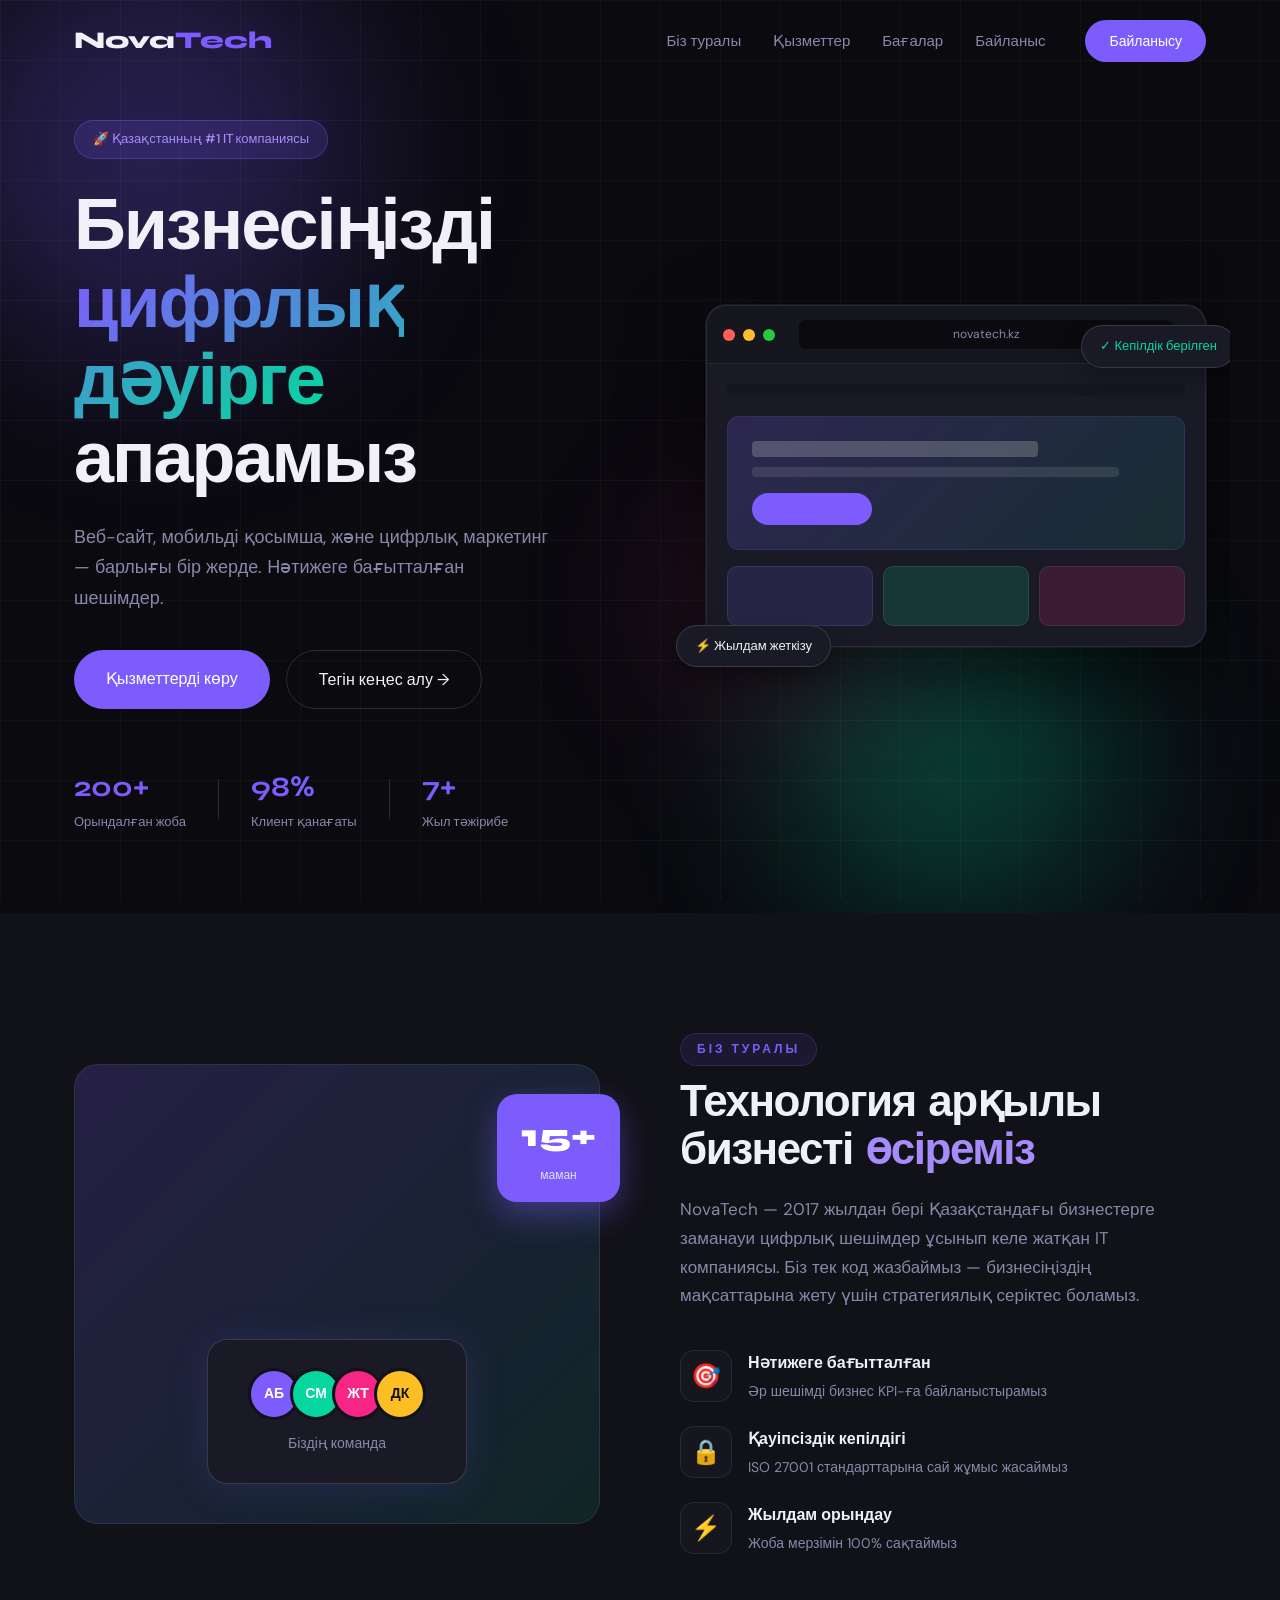
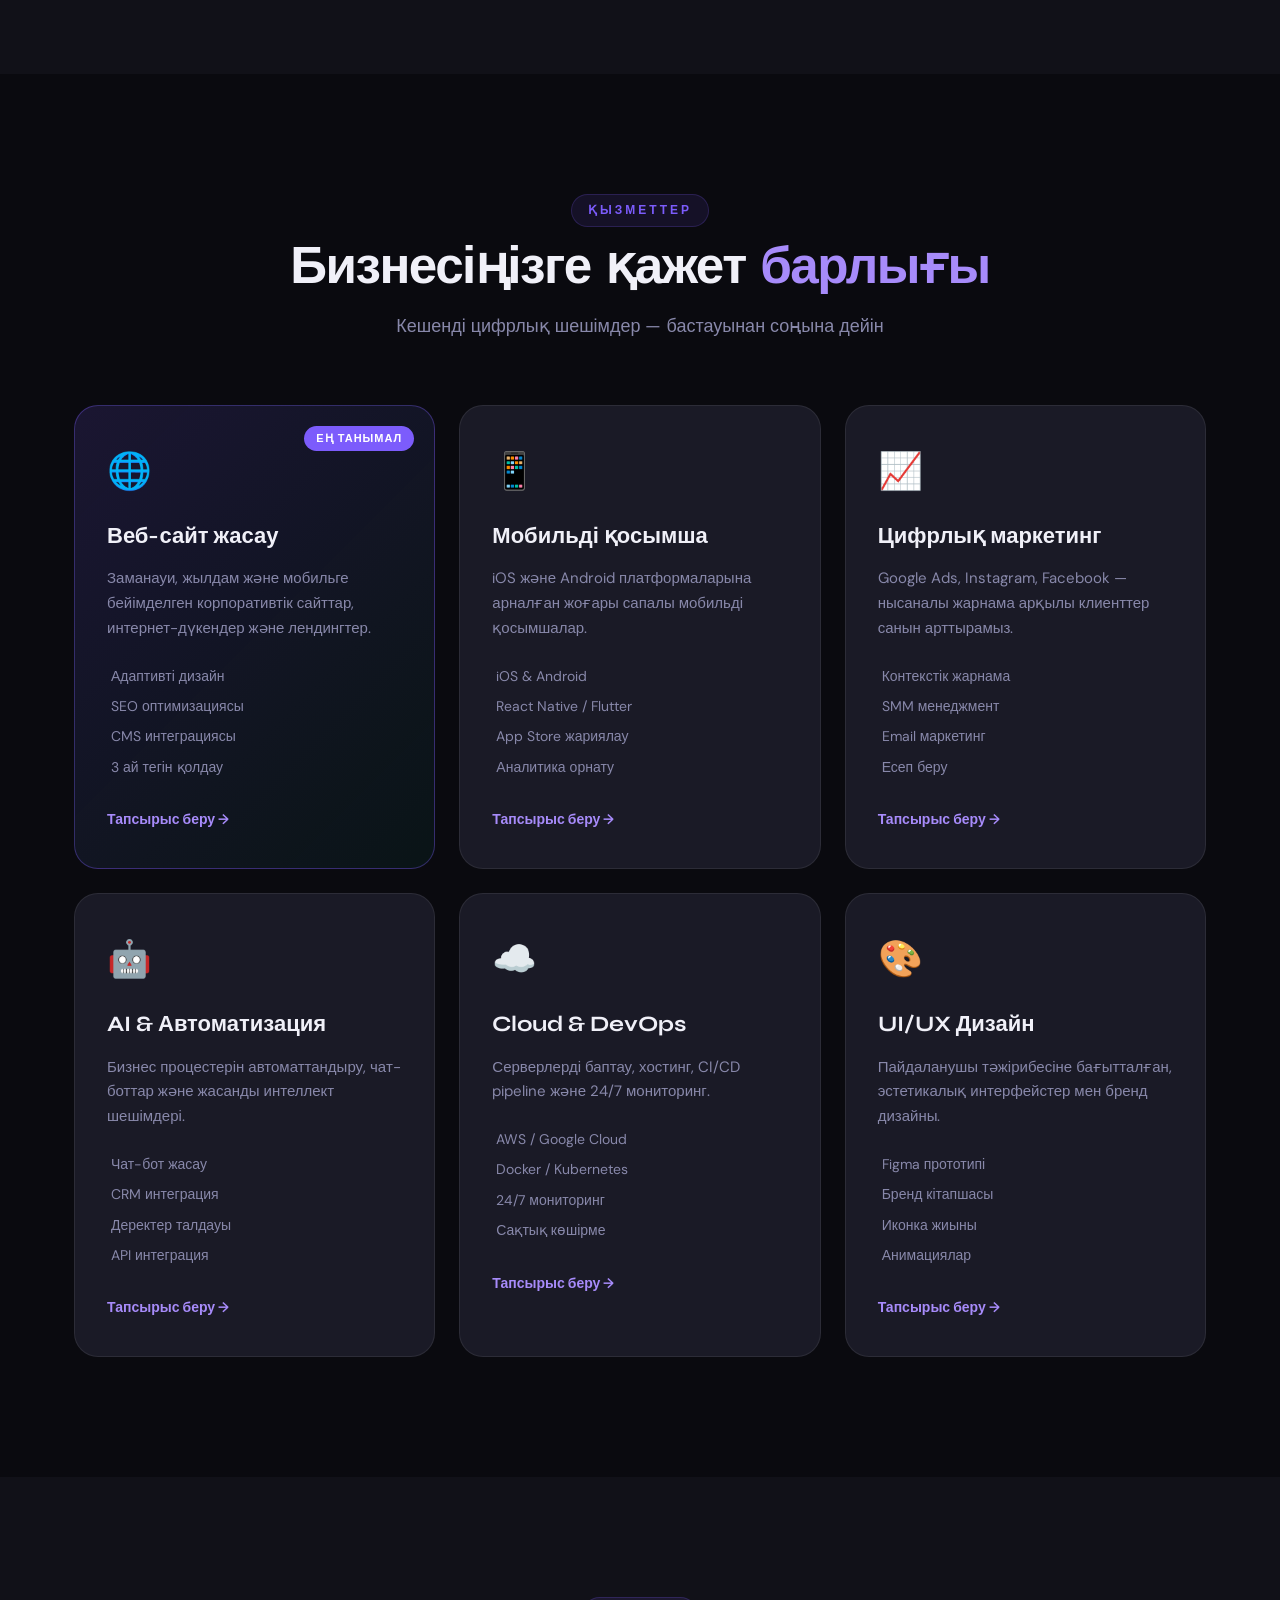
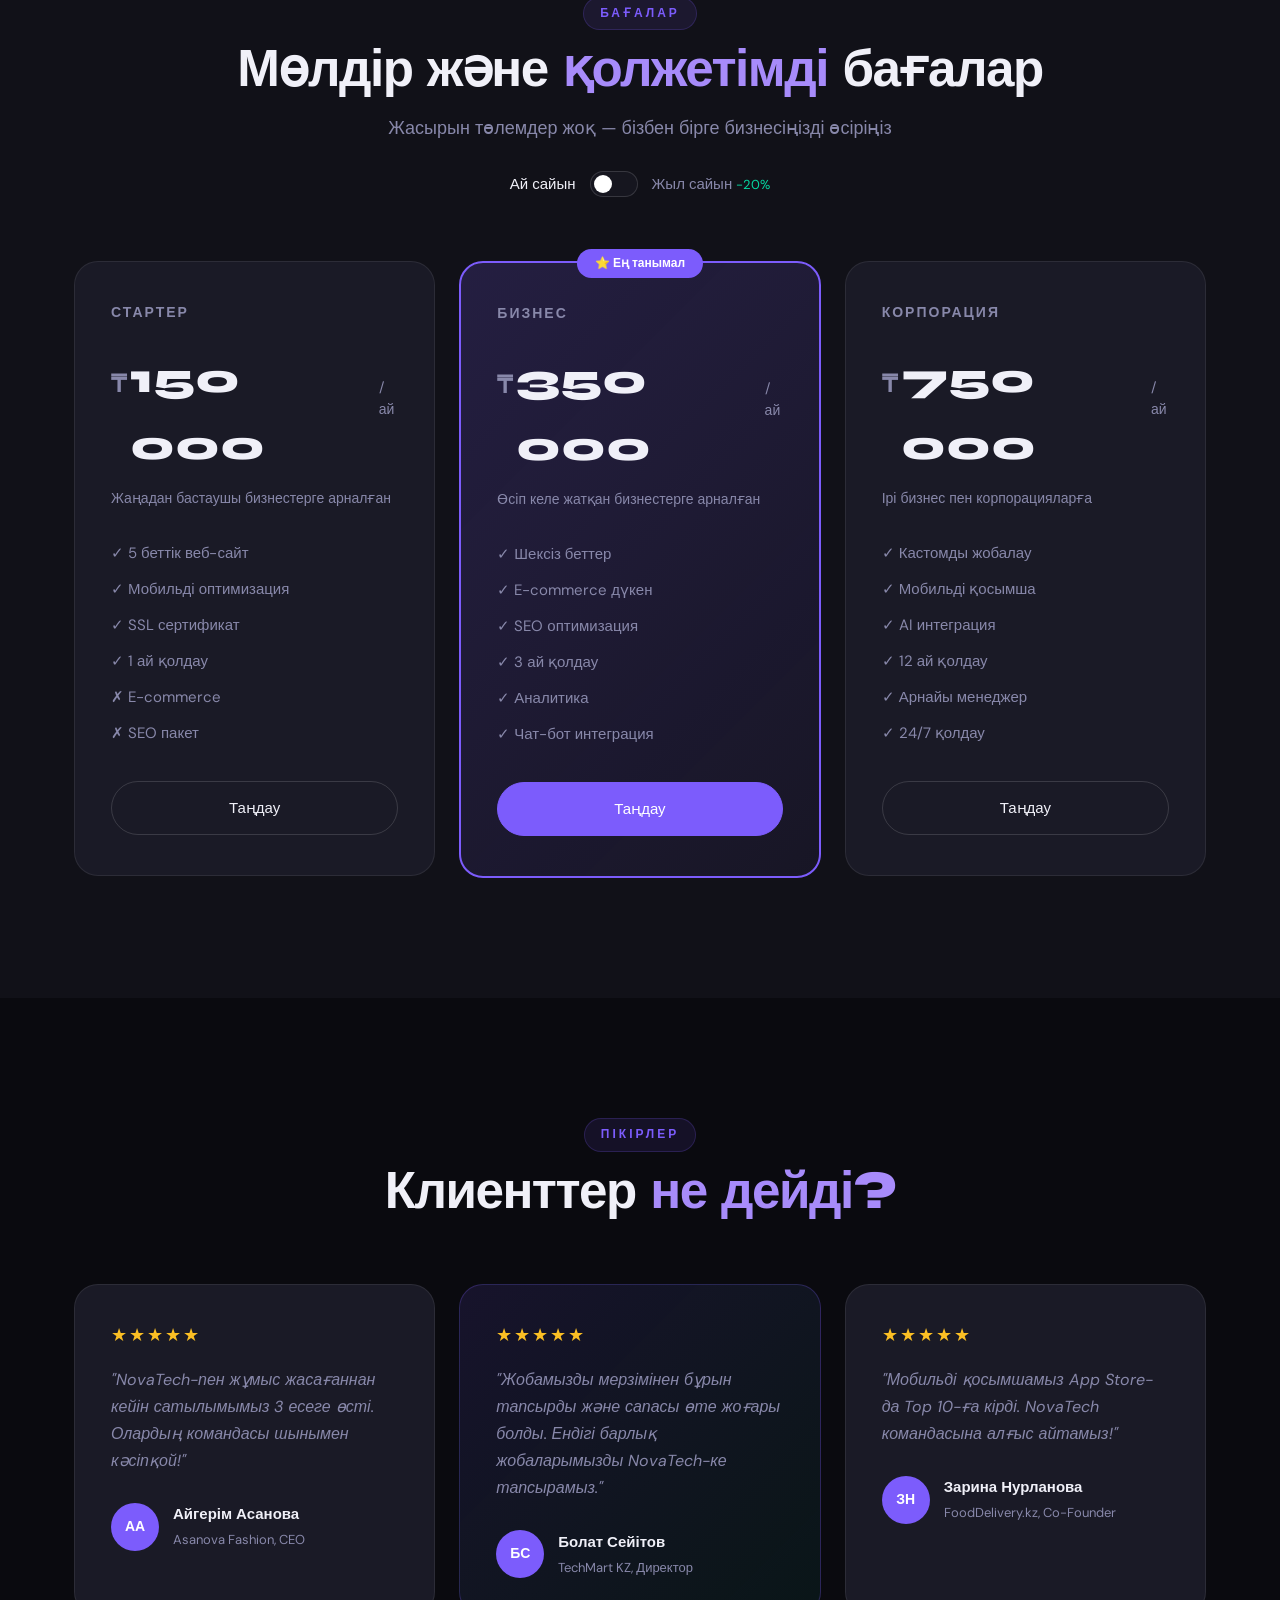
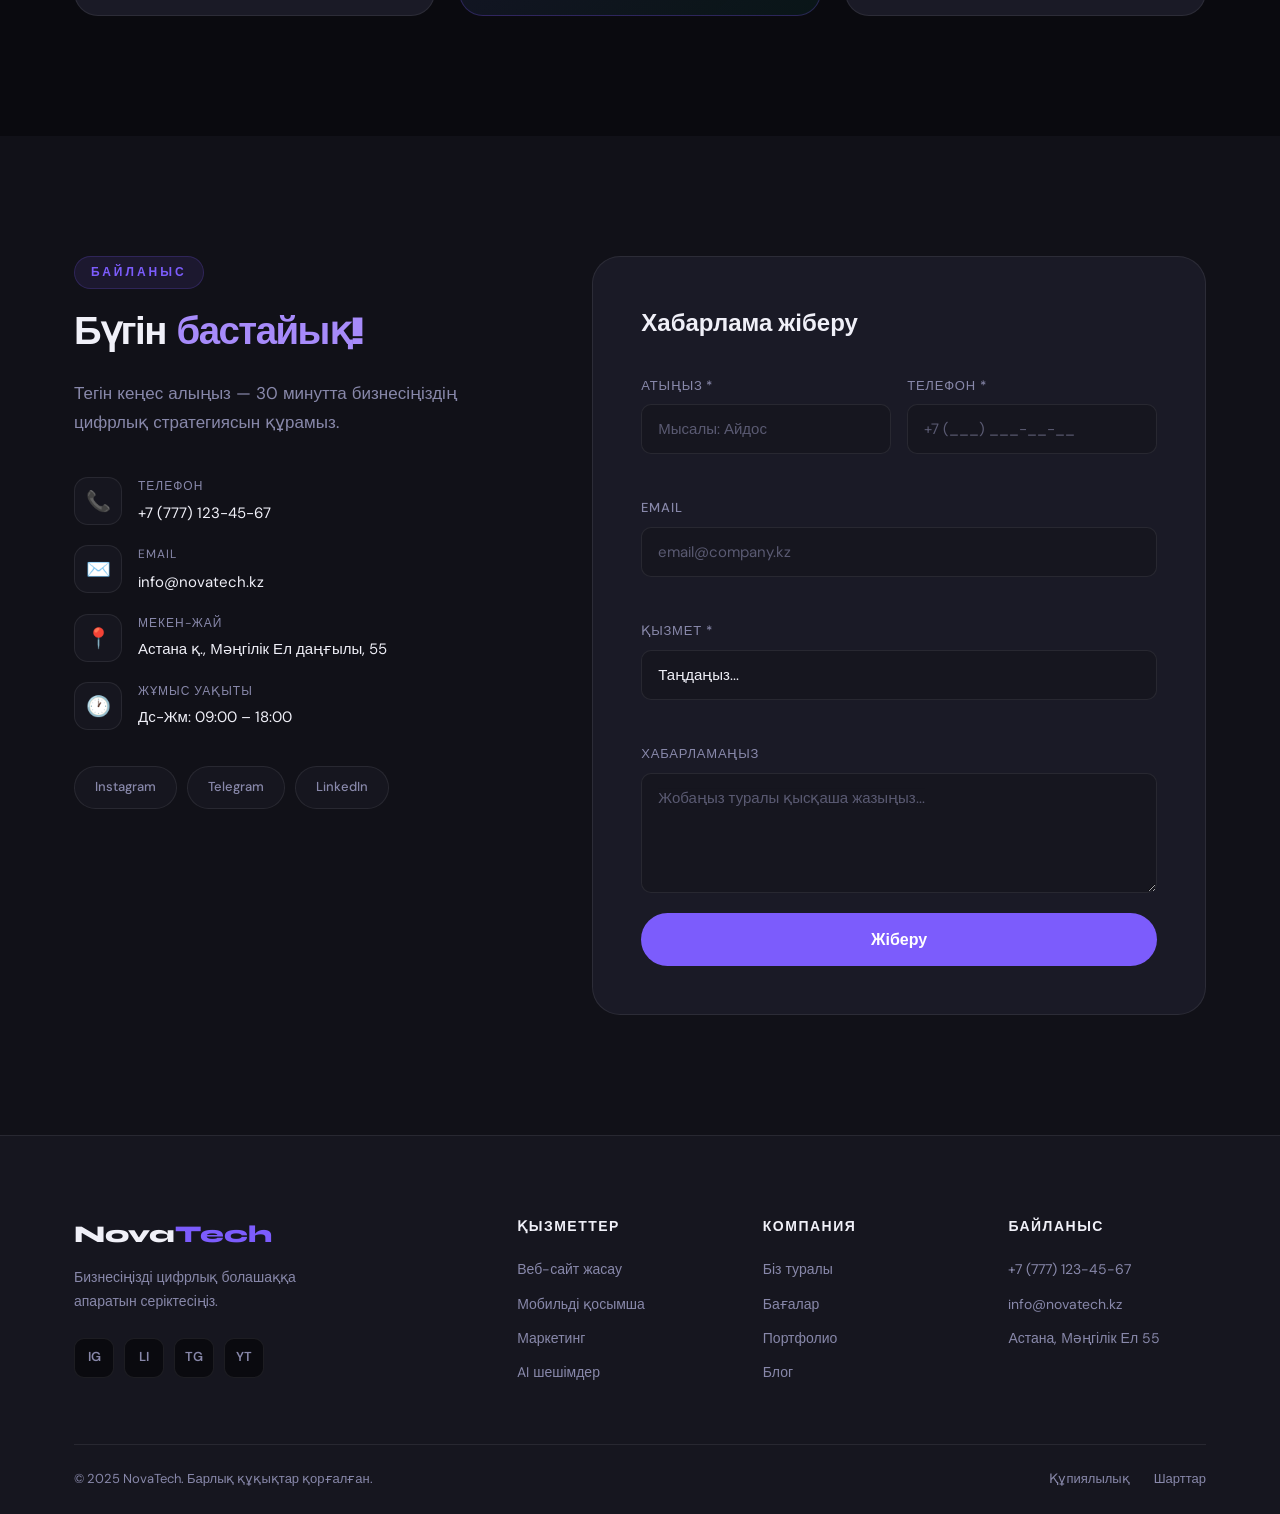
==== index.html @ def1a18b "Initial commit: business site" ====
<!DOCTYPE html>
<html lang="kk">
<head>
  <meta charset="UTF-8" />
  <meta name="viewport" content="width=device-width, initial-scale=1.0" />
  <title>NovaTech — Цифрлық Шешімдер</title>
  <link rel="preconnect" href="https://fonts.googleapis.com" />
  <link href="https://fonts.googleapis.com/css2?family=Syne:wght@400;600;700;800&family=DM+Sans:ital,wght@0,300;0,400;0,500;1,300&display=swap" rel="stylesheet" />
  <link rel="stylesheet" href="style.css" />
</head>
<body>

<!-- NAV -->
<nav id="navbar">
  <div class="nav-inner">
    <a href="#" class="logo">Nova<span>Tech</span></a>
    <ul class="nav-links">
      <li><a href="#about">Біз туралы</a></li>
      <li><a href="#services">Қызметтер</a></li>
      <li><a href="#pricing">Бағалар</a></li>
      <li><a href="#contact">Байланыс</a></li>
    </ul>
    <a href="#contact" class="btn-nav">Байланысу</a>
    <button class="burger" id="burger" aria-label="Мәзір">
      <span></span><span></span><span></span>
    </button>
  </div>
  <div class="mobile-menu" id="mobileMenu">
    <a href="#about">Біз туралы</a>
    <a href="#services">Қызметтер</a>
    <a href="#pricing">Бағалар</a>
    <a href="#contact">Байланыс</a>
  </div>
</nav>

<!-- HERO -->
<section id="home" class="hero">
  <div class="hero-bg">
    <div class="orb orb1"></div>
    <div class="orb orb2"></div>
    <div class="orb orb3"></div>
    <div class="grid-lines"></div>
  </div>
  <div class="hero-content">
    <div class="hero-badge">🚀 Қазақстанның #1 IT компаниясы</div>
    <h1 class="hero-title">
      Бизнесіңізді<br/>
      <span class="gradient-text">цифрлық дәуірге</span><br/>
      апарамыз
    </h1>
    <p class="hero-sub">Веб-сайт, мобильді қосымша, және цифрлық маркетинг — барлығы бір жерде. Нәтижеге бағытталған шешімдер.</p>
    <div class="hero-cta">
      <a href="#services" class="btn-primary">Қызметтерді көру</a>
      <a href="#contact" class="btn-ghost">Тегін кеңес алу →</a>
    </div>
    <div class="hero-stats">
      <div class="stat"><span class="stat-num" data-target="200">0</span><span>+</span><p>Орындалған жоба</p></div>
      <div class="stat-divider"></div>
      <div class="stat"><span class="stat-num" data-target="98">0</span><span>%</span><p>Клиент қанағаты</p></div>
      <div class="stat-divider"></div>
      <div class="stat"><span class="stat-num" data-target="7">0</span><span>+</span><p>Жыл тәжірибе</p></div>
    </div>
  </div>
  <div class="hero-visual">
    <div class="mockup-window">
      <div class="mockup-bar">
        <span class="dot red"></span><span class="dot yellow"></span><span class="dot green"></span>
        <div class="mockup-url">novatech.kz</div>
      </div>
      <div class="mockup-body">
        <div class="mock-nav"></div>
        <div class="mock-hero">
          <div class="mock-title"></div>
          <div class="mock-sub"></div>
          <div class="mock-btn"></div>
        </div>
        <div class="mock-cards">
          <div class="mock-card c1"></div>
          <div class="mock-card c2"></div>
          <div class="mock-card c3"></div>
        </div>
      </div>
    </div>
    <div class="float-badge fb1">⚡ Жылдам жеткізу</div>
    <div class="float-badge fb2">✓ Кепілдік берілген</div>
  </div>
</section>

<!-- ABOUT -->
<section id="about" class="about">
  <div class="container">
    <div class="about-grid">
      <div class="about-visual">
        <div class="about-img-wrap">
          <div class="about-img-bg"></div>
          <div class="about-img-card">
            <div class="team-avatars">
              <div class="avatar a1">АБ</div>
              <div class="avatar a2">СМ</div>
              <div class="avatar a3">ЖТ</div>
              <div class="avatar a4">ДК</div>
            </div>
            <p class="team-label">Біздің команда</p>
          </div>
          <div class="about-badge-float">
            <span class="badge-num">15+</span>
            <span class="badge-txt">маман</span>
          </div>
        </div>
      </div>
      <div class="about-text">
        <div class="section-label">Біз туралы</div>
        <h2>Технология арқылы бизнесті <span class="accent">өсіреміз</span></h2>
        <p>NovaTech — 2017 жылдан бері Қазақстандағы бизнестерге заманауи цифрлық шешімдер ұсынып келе жатқан IT компаниясы. Біз тек код жазбаймыз — бизнесіңіздің мақсаттарына жету үшін стратегиялық серіктес боламыз.</p>
        <div class="about-features">
          <div class="feature-item">
            <div class="feature-icon">🎯</div>
            <div>
              <h4>Нәтижеге бағытталған</h4>
              <p>Әр шешімді бизнес KPI-ға байланыстырамыз</p>
            </div>
          </div>
          <div class="feature-item">
            <div class="feature-icon">🔒</div>
            <div>
              <h4>Қауіпсіздік кепілдігі</h4>
              <p>ISO 27001 стандарттарына сай жұмыс жасаймыз</p>
            </div>
          </div>
          <div class="feature-item">
            <div class="feature-icon">⚡</div>
            <div>
              <h4>Жылдам орындау</h4>
              <p>Жоба мерзімін 100% сақтаймыз</p>
            </div>
          </div>
        </div>
      </div>
    </div>
  </div>
</section>

<!-- SERVICES -->
<section id="services" class="services">
  <div class="container">
    <div class="section-header">
      <div class="section-label">Қызметтер</div>
      <h2>Бизнесіңізге қажет <span class="accent">барлығы</span></h2>
      <p>Кешенді цифрлық шешімдер — бастауынан соңына дейін</p>
    </div>
    <div class="services-grid">
      <div class="service-card featured">
        <div class="service-icon">🌐</div>
        <h3>Веб-сайт жасау</h3>
        <p>Заманауи, жылдам және мобильге бейімделген корпоративтік сайттар, интернет-дүкендер және лендингтер.</p>
        <ul class="service-list">
          <li>Адаптивті дизайн</li>
          <li>SEO оптимизациясы</li>
          <li>CMS интеграциясы</li>
          <li>3 ай тегін қолдау</li>
        </ul>
        <a href="#contact" class="service-btn">Тапсырыс беру →</a>
        <div class="featured-label">Ең танымал</div>
      </div>
      <div class="service-card">
        <div class="service-icon">📱</div>
        <h3>Мобильді қосымша</h3>
        <p>iOS және Android платформаларына арналған жоғары сапалы мобильді қосымшалар.</p>
        <ul class="service-list">
          <li>iOS & Android</li>
          <li>React Native / Flutter</li>
          <li>App Store жариялау</li>
          <li>Аналитика орнату</li>
        </ul>
        <a href="#contact" class="service-btn">Тапсырыс беру →</a>
      </div>
      <div class="service-card">
        <div class="service-icon">📈</div>
        <h3>Цифрлық маркетинг</h3>
        <p>Google Ads, Instagram, Facebook — нысаналы жарнама арқылы клиенттер санын арттырамыз.</p>
        <ul class="service-list">
          <li>Контекстік жарнама</li>
          <li>SMM менеджмент</li>
          <li>Email маркетинг</li>
          <li>Есеп беру</li>
        </ul>
        <a href="#contact" class="service-btn">Тапсырыс беру →</a>
      </div>
      <div class="service-card">
        <div class="service-icon">🤖</div>
        <h3>AI & Автоматизация</h3>
        <p>Бизнес процестерін автоматтандыру, чат-боттар және жасанды интеллект шешімдері.</p>
        <ul class="service-list">
          <li>Чат-бот жасау</li>
          <li>CRM интеграция</li>
          <li>Деректер талдауы</li>
          <li>API интеграция</li>
        </ul>
        <a href="#contact" class="service-btn">Тапсырыс беру →</a>
      </div>
      <div class="service-card">
        <div class="service-icon">☁️</div>
        <h3>Cloud & DevOps</h3>
        <p>Серверлерді баптау, хостинг, CI/CD pipeline және 24/7 мониторинг.</p>
        <ul class="service-list">
          <li>AWS / Google Cloud</li>
          <li>Docker / Kubernetes</li>
          <li>24/7 мониторинг</li>
          <li>Сақтық көшірме</li>
        </ul>
        <a href="#contact" class="service-btn">Тапсырыс беру →</a>
      </div>
      <div class="service-card">
        <div class="service-icon">🎨</div>
        <h3>UI/UX Дизайн</h3>
        <p>Пайдаланушы тәжірибесіне бағытталған, эстетикалық интерфейстер мен бренд дизайны.</p>
        <ul class="service-list">
          <li>Figma прототипі</li>
          <li>Бренд кітапшасы</li>
          <li>Иконка жиыны</li>
          <li>Анимациялар</li>
        </ul>
        <a href="#contact" class="service-btn">Тапсырыс беру →</a>
      </div>
    </div>
  </div>
</section>

<!-- PRICING -->
<section id="pricing" class="pricing">
  <div class="container">
    <div class="section-header">
      <div class="section-label">Бағалар</div>
      <h2>Мөлдір және <span class="accent">қолжетімді</span> бағалар</h2>
      <p>Жасырын төлемдер жоқ — бізбен бірге бизнесіңізді өсіріңіз</p>
      <div class="pricing-toggle">
        <span id="toggleMonthly" class="toggle-opt active">Ай сайын</span>
        <div class="toggle-switch" id="toggleSwitch">
          <div class="toggle-knob"></div>
        </div>
        <span id="toggleYearly" class="toggle-opt">Жыл сайын <em>-20%</em></span>
      </div>
    </div>
    <div class="pricing-grid">
      <div class="price-card">
        <div class="price-tier">Стартер</div>
        <div class="price-amount">
          <span class="currency">₸</span>
          <span class="price-num monthly-price">150 000</span>
          <span class="price-num yearly-price" style="display:none">120 000</span>
          <span class="price-period">/ай</span>
        </div>
        <p class="price-desc">Жаңадан бастаушы бизнестерге арналған</p>
        <ul class="price-features">
          <li>✓ 5 беттік веб-сайт</li>
          <li>✓ Мобильді оптимизация</li>
          <li>✓ SSL сертификат</li>
          <li>✓ 1 ай қолдау</li>
          <li>✗ E-commerce</li>
          <li>✗ SEO пакет</li>
        </ul>
        <a href="#contact" class="btn-price">Таңдау</a>
      </div>
      <div class="price-card popular">
        <div class="popular-badge">⭐ Ең танымал</div>
        <div class="price-tier">Бизнес</div>
        <div class="price-amount">
          <span class="currency">₸</span>
          <span class="price-num monthly-price">350 000</span>
          <span class="price-num yearly-price" style="display:none">280 000</span>
          <span class="price-period">/ай</span>
        </div>
        <p class="price-desc">Өсіп келе жатқан бизнестерге арналған</p>
        <ul class="price-features">
          <li>✓ Шексіз беттер</li>
          <li>✓ E-commerce дүкен</li>
          <li>✓ SEO оптимизация</li>
          <li>✓ 3 ай қолдау</li>
          <li>✓ Аналитика</li>
          <li>✓ Чат-бот интеграция</li>
        </ul>
        <a href="#contact" class="btn-price popular-btn">Таңдау</a>
      </div>
      <div class="price-card">
        <div class="price-tier">Корпорация</div>
        <div class="price-amount">
          <span class="currency">₸</span>
          <span class="price-num monthly-price">750 000</span>
          <span class="price-num yearly-price" style="display:none">600 000</span>
          <span class="price-period">/ай</span>
        </div>
        <p class="price-desc">Ірі бизнес пен корпорацияларға</p>
        <ul class="price-features">
          <li>✓ Кастомды жобалау</li>
          <li>✓ Мобильді қосымша</li>
          <li>✓ AI интеграция</li>
          <li>✓ 12 ай қолдау</li>
          <li>✓ Арнайы менеджер</li>
          <li>✓ 24/7 қолдау</li>
        </ul>
        <a href="#contact" class="btn-price">Таңдау</a>
      </div>
    </div>
  </div>
</section>

<!-- TESTIMONIALS -->
<section class="testimonials">
  <div class="container">
    <div class="section-header">
      <div class="section-label">Пікірлер</div>
      <h2>Клиенттер <span class="accent">не дейді?</span></h2>
    </div>
    <div class="testi-grid">
      <div class="testi-card">
        <div class="stars">★★★★★</div>
        <p>"NovaTech-пен жұмыс жасағаннан кейін сатылымымыз 3 есеге өсті. Олардың командасы шынымен кәсіпқой!"</p>
        <div class="testi-author">
          <div class="testi-avatar">АА</div>
          <div>
            <strong>Айгерім Асанова</strong>
            <span>Asanova Fashion, CEO</span>
          </div>
        </div>
      </div>
      <div class="testi-card featured-testi">
        <div class="stars">★★★★★</div>
        <p>"Жобамызды мерзімінен бұрын тапсырды және сапасы өте жоғары болды. Ендігі барлық жобаларымызды NovaTech-ке тапсырамыз."</p>
        <div class="testi-author">
          <div class="testi-avatar">БС</div>
          <div>
            <strong>Болат Сейітов</strong>
            <span>TechMart KZ, Директор</span>
          </div>
        </div>
      </div>
      <div class="testi-card">
        <div class="stars">★★★★★</div>
        <p>"Мобильді қосымшамыз App Store-да Top 10-ға кірді. NovaTech командасына алғыс айтамыз!"</p>
        <div class="testi-author">
          <div class="testi-avatar">ЗН</div>
          <div>
            <strong>Зарина Нурланова</strong>
            <span>FoodDelivery.kz, Co-Founder</span>
          </div>
        </div>
      </div>
    </div>
  </div>
</section>

<!-- CONTACT -->
<section id="contact" class="contact">
  <div class="container">
    <div class="contact-grid">
      <div class="contact-info">
        <div class="section-label">Байланыс</div>
        <h2>Бүгін <span class="accent">бастайық!</span></h2>
        <p>Тегін кеңес алыңыз — 30 минутта бизнесіңіздің цифрлық стратегиясын құрамыз.</p>
        <div class="contact-details">
          <div class="contact-item">
            <div class="contact-icon">📞</div>
            <div>
              <span>Телефон</span>
              <a href="tel:+77771234567">+7 (777) 123-45-67</a>
            </div>
          </div>
          <div class="contact-item">
            <div class="contact-icon">✉️</div>
            <div>
              <span>Email</span>
              <a href="mailto:info@novatech.kz">info@novatech.kz</a>
            </div>
          </div>
          <div class="contact-item">
            <div class="contact-icon">📍</div>
            <div>
              <span>Мекен-жай</span>
              <p>Астана қ., Мәңгілік Ел даңғылы, 55</p>
            </div>
          </div>
          <div class="contact-item">
            <div class="contact-icon">🕐</div>
            <div>
              <span>Жұмыс уақыты</span>
              <p>Дс-Жм: 09:00 – 18:00</p>
            </div>
          </div>
        </div>
        <div class="social-links">
          <a href="https://www.instagram.com/sanzhar_713?igsh=NGdhOTlicms4aTho" target="_blank" rel="noopener" class="social-btn">Instagram</a>
          <a href="https://t.me/Sanzharsoska" target="_blank" rel="noopener" class="social-btn">Telegram</a>
          <a href="#" class="social-btn">LinkedIn</a>
        </div>
      </div>
      <div class="contact-form-wrap">
        <form class="contact-form" id="contactForm" novalidate>
          <h3>Хабарлама жіберу</h3>
          <div class="form-row">
            <div class="form-group">
              <label>Атыңыз *</label>
              <input type="text" id="name" placeholder="Мысалы: Айдос" required />
              <span class="err" id="nameErr"></span>
            </div>
            <div class="form-group">
              <label>Телефон *</label>
              <input type="tel" id="phone" placeholder="+7 (___) ___-__-__" required />
              <span class="err" id="phoneErr"></span>
            </div>
          </div>
          <div class="form-group">
            <label>Email</label>
            <input type="email" id="email" placeholder="email@company.kz" />
            <span class="err" id="emailErr"></span>
          </div>
          <div class="form-group">
            <label>Қызмет *</label>
            <select id="service" required>
              <option value="">Таңдаңыз...</option>
              <option>Веб-сайт жасау</option>
              <option>Мобильді қосымша</option>
              <option>Цифрлық маркетинг</option>
              <option>AI & Автоматизация</option>
              <option>Cloud & DevOps</option>
              <option>UI/UX Дизайн</option>
              <option>Басқа</option>
            </select>
            <span class="err" id="serviceErr"></span>
          </div>
          <div class="form-group">
            <label>Хабарламаңыз</label>
            <textarea id="message" rows="4" placeholder="Жобаңыз туралы қысқаша жазыңыз..."></textarea>
          </div>
          <button type="submit" class="btn-submit" id="submitBtn">
            <span id="btnText">Жіберу</span>
            <span id="btnLoader" style="display:none">Жіберілуде...</span>
          </button>
          <div class="form-success" id="formSuccess">
            <div class="success-icon">✓</div>
            <h4>Хабарламаңыз жіберілді!</h4>
            <p>Жақын арада сізбен хабарласамыз.</p>
          </div>
        </form>
      </div>
    </div>
  </div>
</section>

<!-- FOOTER -->
<footer class="footer">
  <div class="container">
    <div class="footer-grid">
      <div class="footer-brand">
        <a href="#" class="logo">Nova<span>Tech</span></a>
        <p>Бизнесіңізді цифрлық болашаққа апаратын серіктесіңіз.</p>
        <div class="footer-socials">
          <a href="#">IG</a>
          <a href="#">LI</a>
          <a href="#">TG</a>
          <a href="#">YT</a>
        </div>
      </div>
      <div class="footer-col">
        <h4>Қызметтер</h4>
        <ul>
          <li><a href="#services">Веб-сайт жасау</a></li>
          <li><a href="#services">Мобильді қосымша</a></li>
          <li><a href="#services">Маркетинг</a></li>
          <li><a href="#services">AI шешімдер</a></li>
        </ul>
      </div>
      <div class="footer-col">
        <h4>Компания</h4>
        <ul>
          <li><a href="#about">Біз туралы</a></li>
          <li><a href="#pricing">Бағалар</a></li>
          <li><a href="#">Портфолио</a></li>
          <li><a href="#">Блог</a></li>
        </ul>
      </div>
      <div class="footer-col">
        <h4>Байланыс</h4>
        <ul>
          <li><a href="tel:+77771234567">+7 (777) 123-45-67</a></li>
          <li><a href="mailto:info@novatech.kz">info@novatech.kz</a></li>
          <li>Астана, Мәңгілік Ел 55</li>
        </ul>
      </div>
    </div>
    <div class="footer-bottom">
      <p>© 2025 NovaTech. Барлық құқықтар қорғалған.</p>
      <div>
        <a href="#">Құпиялылық</a>
        <a href="#">Шарттар</a>
      </div>
    </div>
  </div>
</footer>

<!-- Scroll to top -->
<button class="scroll-top" id="scrollTop" aria-label="Жоғарыға">↑</button>

<script src="script.js"></script>
</body>
</html>
---- style.css ----
/* ========== RESET & BASE ========== */
*, *::before, *::after { box-sizing: border-box; margin: 0; padding: 0; }

:root {
  --bg: #0a0a0f;
  --bg2: #111118;
  --bg3: #16161f;
  --card: #1a1a26;
  --border: rgba(255,255,255,0.08);
  --border2: rgba(255,255,255,0.14);
  --text: #f0f0f8;
  --muted: #8888aa;
  --accent: #7c5cfc;
  --accent2: #a78bfa;
  --accent3: #06d6a0;
  --warn: #f72585;
  --gold: #fbbf24;
  --font-head: 'Syne', sans-serif;
  --font-body: 'DM Sans', sans-serif;
  --r: 16px;
  --r-sm: 10px;
  --shadow: 0 4px 40px rgba(124,92,252,0.15);
}

html { scroll-behavior: smooth; }

body {
  font-family: var(--font-body);
  background: var(--bg);
  color: var(--text);
  overflow-x: hidden;
  line-height: 1.6;
}

a { text-decoration: none; color: inherit; }
ul { list-style: none; }
img { max-width: 100%; }

.container {
  max-width: 1180px;
  margin: 0 auto;
  padding: 0 24px;
}

/* ========== NAVBAR ========== */
#navbar {
  position: fixed;
  top: 0; left: 0; right: 0;
  z-index: 999;
  transition: all 0.4s ease;
}

#navbar.scrolled {
  background: rgba(10,10,15,0.92);
  backdrop-filter: blur(20px);
  border-bottom: 1px solid var(--border);
}

.nav-inner {
  max-width: 1180px;
  margin: 0 auto;
  padding: 20px 24px;
  display: flex;
  align-items: center;
  gap: 40px;
}

.logo {
  font-family: var(--font-head);
  font-size: 24px;
  font-weight: 800;
  color: var(--text);
}
.logo span { color: var(--accent); }

.nav-links {
  display: flex;
  gap: 32px;
  margin-left: auto;
}

.nav-links a {
  font-size: 15px;
  color: var(--muted);
  transition: color 0.3s;
  font-weight: 400;
}
.nav-links a:hover { color: var(--text); }

.btn-nav {
  padding: 10px 24px;
  background: var(--accent);
  border-radius: 50px;
  font-size: 14px;
  font-weight: 500;
  color: #fff;
  transition: all 0.3s;
  white-space: nowrap;
}
.btn-nav:hover {
  background: var(--accent2);
  transform: translateY(-1px);
  box-shadow: 0 8px 24px rgba(124,92,252,0.4);
}

.burger {
  display: none;
  flex-direction: column;
  gap: 5px;
  background: none;
  border: none;
  cursor: pointer;
  padding: 4px;
  margin-left: auto;
}
.burger span {
  display: block;
  width: 24px;
  height: 2px;
  background: var(--text);
  border-radius: 2px;
  transition: all 0.3s;
}

.mobile-menu {
  display: none;
  flex-direction: column;
  padding: 16px 24px 20px;
  background: var(--bg2);
  border-top: 1px solid var(--border);
}
.mobile-menu a {
  padding: 12px 0;
  color: var(--muted);
  font-size: 16px;
  border-bottom: 1px solid var(--border);
  transition: color 0.3s;
}
.mobile-menu a:last-child { border-bottom: none; }
.mobile-menu a:hover { color: var(--text); }
.mobile-menu.open { display: flex; }

/* ========== HERO ========== */
.hero {
  min-height: 100vh;
  display: flex;
  align-items: center;
  position: relative;
  overflow: hidden;
  padding: 120px 24px 80px;
  max-width: 1180px;
  margin: 0 auto;
  gap: 60px;
}

.hero-bg {
  position: fixed;
  inset: 0;
  z-index: -1;
  pointer-events: none;
}

.orb {
  position: absolute;
  border-radius: 50%;
  filter: blur(80px);
  opacity: 0.35;
  animation: float 8s ease-in-out infinite;
}
.orb1 {
  width: 500px; height: 500px;
  background: radial-gradient(circle, #7c5cfc, transparent);
  top: -100px; left: -100px;
  animation-delay: 0s;
}
.orb2 {
  width: 400px; height: 400px;
  background: radial-gradient(circle, #06d6a0, transparent);
  bottom: -50px; right: 10%;
  animation-delay: 3s;
}
.orb3 {
  width: 300px; height: 300px;
  background: radial-gradient(circle, #f72585, transparent);
  top: 50%; left: 50%;
  animation-delay: 5s;
  opacity: 0.2;
}

@keyframes float {
  0%, 100% { transform: translateY(0) scale(1); }
  50% { transform: translateY(-30px) scale(1.05); }
}

.grid-lines {
  position: absolute;
  inset: 0;
  background-image:
    linear-gradient(rgba(255,255,255,0.03) 1px, transparent 1px),
    linear-gradient(90deg, rgba(255,255,255,0.03) 1px, transparent 1px);
  background-size: 60px 60px;
}

.hero-content {
  flex: 1;
  max-width: 600px;
}

.hero-badge {
  display: inline-flex;
  align-items: center;
  gap: 8px;
  background: rgba(124,92,252,0.15);
  border: 1px solid rgba(124,92,252,0.3);
  border-radius: 50px;
  padding: 8px 18px;
  font-size: 13px;
  font-weight: 500;
  color: var(--accent2);
  margin-bottom: 28px;
  animation: fadeUp 0.6s ease both;
}

.hero-title {
  font-family: var(--font-head);
  font-size: clamp(42px, 6vw, 72px);
  font-weight: 800;
  line-height: 1.08;
  letter-spacing: -2px;
  margin-bottom: 24px;
  animation: fadeUp 0.6s 0.1s ease both;
}

.gradient-text {
  background: linear-gradient(135deg, var(--accent) 0%, var(--accent3) 100%);
  -webkit-background-clip: text;
  -webkit-text-fill-color: transparent;
  background-clip: text;
}

.hero-sub {
  font-size: 18px;
  color: var(--muted);
  max-width: 480px;
  line-height: 1.7;
  margin-bottom: 36px;
  animation: fadeUp 0.6s 0.2s ease both;
}

.hero-cta {
  display: flex;
  gap: 16px;
  flex-wrap: wrap;
  margin-bottom: 56px;
  animation: fadeUp 0.6s 0.3s ease both;
}

.btn-primary {
  padding: 16px 32px;
  background: var(--accent);
  border-radius: 50px;
  font-size: 16px;
  font-weight: 500;
  color: #fff;
  transition: all 0.3s;
  display: inline-block;
}
.btn-primary:hover {
  background: var(--accent2);
  transform: translateY(-2px);
  box-shadow: 0 12px 32px rgba(124,92,252,0.45);
}

.btn-ghost {
  padding: 16px 32px;
  border: 1px solid var(--border2);
  border-radius: 50px;
  font-size: 16px;
  font-weight: 400;
  color: var(--text);
  transition: all 0.3s;
  display: inline-block;
}
.btn-ghost:hover {
  border-color: var(--accent);
  color: var(--accent2);
  background: rgba(124,92,252,0.08);
}

.hero-stats {
  display: flex;
  align-items: center;
  gap: 32px;
  animation: fadeUp 0.6s 0.4s ease both;
}

.stat { text-align: left; }
.stat-num {
  font-family: var(--font-head);
  font-size: 36px;
  font-weight: 800;
  color: var(--text);
}
.stat span { font-size: 28px; font-weight: 700; color: var(--accent); }
.stat p { font-size: 13px; color: var(--muted); margin-top: 2px; }
.stat-divider { width: 1px; height: 40px; background: var(--border2); }

/* Hero Visual */
.hero-visual {
  flex: 1;
  max-width: 500px;
  position: relative;
  animation: fadeUp 0.8s 0.2s ease both;
}

.mockup-window {
  background: var(--card);
  border-radius: 20px;
  border: 1px solid var(--border);
  overflow: hidden;
  box-shadow: 0 32px 80px rgba(0,0,0,0.5), 0 0 0 1px var(--border);
}

.mockup-bar {
  background: var(--bg3);
  padding: 14px 16px;
  display: flex;
  align-items: center;
  gap: 8px;
  border-bottom: 1px solid var(--border);
}
.dot { width: 12px; height: 12px; border-radius: 50%; }
.dot.red { background: #ff5f57; }
.dot.yellow { background: #ffbd2e; }
.dot.green { background: #28c840; }
.mockup-url {
  flex: 1;
  text-align: center;
  background: var(--bg);
  border-radius: 6px;
  padding: 5px 12px;
  font-size: 12px;
  color: var(--muted);
  margin: 0 16px;
}

.mockup-body { padding: 20px; }

.mock-nav {
  height: 12px;
  background: var(--bg3);
  border-radius: 4px;
  margin-bottom: 20px;
}

.mock-hero {
  background: linear-gradient(135deg, rgba(124,92,252,0.2), rgba(6,214,160,0.1));
  border-radius: 12px;
  padding: 24px;
  margin-bottom: 16px;
  border: 1px solid rgba(124,92,252,0.15);
}
.mock-title { height: 16px; background: rgba(255,255,255,0.2); border-radius: 4px; width: 70%; margin-bottom: 10px; }
.mock-sub { height: 10px; background: rgba(255,255,255,0.1); border-radius: 4px; width: 90%; margin-bottom: 8px; }
.mock-btn { height: 32px; background: var(--accent); border-radius: 20px; width: 120px; margin-top: 16px; }

.mock-cards { display: flex; gap: 10px; }
.mock-card {
  flex: 1;
  height: 60px;
  border-radius: 10px;
  border: 1px solid var(--border);
}
.c1 { background: rgba(124,92,252,0.15); }
.c2 { background: rgba(6,214,160,0.15); }
.c3 { background: rgba(247,37,133,0.15); }

.float-badge {
  position: absolute;
  background: var(--card);
  border: 1px solid var(--border2);
  border-radius: 50px;
  padding: 10px 18px;
  font-size: 13px;
  font-weight: 500;
  white-space: nowrap;
  box-shadow: 0 8px 24px rgba(0,0,0,0.3);
  animation: floatBadge 4s ease-in-out infinite;
}
.fb1 { bottom: -20px; left: -30px; animation-delay: 0s; }
.fb2 { top: 20px; right: -30px; animation-delay: 2s; color: var(--accent3); }

@keyframes floatBadge {
  0%, 100% { transform: translateY(0); }
  50% { transform: translateY(-10px); }
}

@keyframes fadeUp {
  from { opacity: 0; transform: translateY(30px); }
  to { opacity: 1; transform: translateY(0); }
}

/* ========== SECTIONS COMMON ========== */
.section-label {
  display: inline-block;
  font-size: 12px;
  font-weight: 600;
  text-transform: uppercase;
  letter-spacing: 3px;
  color: var(--accent);
  margin-bottom: 12px;
  padding: 6px 16px;
  background: rgba(124,92,252,0.1);
  border-radius: 50px;
  border: 1px solid rgba(124,92,252,0.2);
}

.section-header {
  text-align: center;
  margin-bottom: 64px;
}

.section-header h2 {
  font-family: var(--font-head);
  font-size: clamp(32px, 4vw, 52px);
  font-weight: 800;
  letter-spacing: -1.5px;
  margin-bottom: 16px;
  line-height: 1.1;
}

.section-header p {
  color: var(--muted);
  font-size: 18px;
  max-width: 540px;
  margin: 0 auto;
}

.accent { color: var(--accent2); }

/* ========== ABOUT ========== */
.about {
  padding: 120px 0;
  background: var(--bg2);
}

.about-grid {
  display: grid;
  grid-template-columns: 1fr 1fr;
  gap: 80px;
  align-items: center;
}

.about-img-wrap {
  position: relative;
  height: 460px;
}

.about-img-bg {
  position: absolute;
  inset: 0;
  background: linear-gradient(135deg, rgba(124,92,252,0.2) 0%, rgba(6,214,160,0.1) 100%);
  border-radius: 24px;
  border: 1px solid var(--border);
}

.about-img-card {
  position: absolute;
  bottom: 40px;
  left: 50%;
  transform: translateX(-50%);
  background: var(--card);
  border-radius: 20px;
  padding: 28px 40px;
  border: 1px solid var(--border2);
  text-align: center;
  box-shadow: var(--shadow);
}

.team-avatars {
  display: flex;
  justify-content: center;
  gap: -8px;
  margin-bottom: 12px;
}

.avatar {
  width: 52px; height: 52px;
  border-radius: 50%;
  display: flex;
  align-items: center;
  justify-content: center;
  font-family: var(--font-head);
  font-weight: 700;
  font-size: 14px;
  color: #fff;
  margin-left: -10px;
  border: 3px solid var(--bg2);
}
.a1 { background: var(--accent); margin-left: 0; }
.a2 { background: var(--accent3); }
.a3 { background: var(--warn); }
.a4 { background: var(--gold); color: #111; }

.team-label { font-size: 14px; color: var(--muted); }

.about-badge-float {
  position: absolute;
  top: 30px;
  right: -20px;
  background: var(--accent);
  border-radius: 20px;
  padding: 16px 24px;
  text-align: center;
  box-shadow: 0 12px 32px rgba(124,92,252,0.4);
}
.badge-num { display: block; font-family: var(--font-head); font-size: 32px; font-weight: 800; color: #fff; }
.badge-txt { font-size: 12px; color: rgba(255,255,255,0.8); }

.about-text h2 {
  font-family: var(--font-head);
  font-size: clamp(28px, 3.5vw, 44px);
  font-weight: 800;
  letter-spacing: -1.5px;
  line-height: 1.1;
  margin-bottom: 20px;
}

.about-text > p {
  color: var(--muted);
  font-size: 17px;
  line-height: 1.7;
  margin-bottom: 40px;
}

.about-features { display: flex; flex-direction: column; gap: 24px; }

.feature-item {
  display: flex;
  gap: 16px;
  align-items: flex-start;
}

.feature-icon {
  font-size: 24px;
  width: 52px; height: 52px;
  background: var(--bg3);
  border-radius: 14px;
  display: flex;
  align-items: center;
  justify-content: center;
  border: 1px solid var(--border);
  flex-shrink: 0;
}

.feature-item h4 { font-size: 16px; font-weight: 600; margin-bottom: 4px; }
.feature-item p { font-size: 14px; color: var(--muted); }

/* ========== SERVICES ========== */
.services {
  padding: 120px 0;
  background: var(--bg);
}

.services-grid {
  display: grid;
  grid-template-columns: repeat(3, 1fr);
  gap: 24px;
}

.service-card {
  background: var(--card);
  border-radius: 24px;
  padding: 36px 32px;
  border: 1px solid var(--border);
  position: relative;
  transition: all 0.4s ease;
  overflow: hidden;
}

.service-card::before {
  content: '';
  position: absolute;
  inset: 0;
  background: linear-gradient(135deg, rgba(124,92,252,0.06) 0%, transparent 60%);
  opacity: 0;
  transition: opacity 0.4s;
}

.service-card:hover {
  transform: translateY(-6px);
  border-color: rgba(124,92,252,0.3);
  box-shadow: 0 20px 60px rgba(124,92,252,0.15);
}
.service-card:hover::before { opacity: 1; }

.service-card.featured {
  background: linear-gradient(135deg, rgba(124,92,252,0.15) 0%, rgba(6,214,160,0.05) 100%);
  border-color: rgba(124,92,252,0.35);
  grid-row: span 1;
}

.featured-label {
  position: absolute;
  top: 20px; right: 20px;
  background: var(--accent);
  color: #fff;
  font-size: 11px;
  font-weight: 600;
  padding: 4px 12px;
  border-radius: 50px;
  text-transform: uppercase;
  letter-spacing: 1px;
}

.service-icon {
  font-size: 36px;
  margin-bottom: 20px;
  display: block;
}

.service-card h3 {
  font-family: var(--font-head);
  font-size: 22px;
  font-weight: 700;
  margin-bottom: 12px;
}

.service-card > p {
  color: var(--muted);
  font-size: 15px;
  line-height: 1.65;
  margin-bottom: 24px;
}

.service-list {
  display: flex;
  flex-direction: column;
  gap: 8px;
  margin-bottom: 28px;
}

.service-list li {
  font-size: 14px;
  color: var(--muted);
  padding-left: 4px;
}
.service-list li::before { content: ''; }

.service-btn {
  font-size: 14px;
  font-weight: 600;
  color: var(--accent2);
  display: inline-flex;
  align-items: center;
  gap: 6px;
  transition: gap 0.3s;
}
.service-btn:hover { gap: 12px; }

/* ========== PRICING ========== */
.pricing {
  padding: 120px 0;
  background: var(--bg2);
}

.pricing-toggle {
  display: flex;
  align-items: center;
  justify-content: center;
  gap: 14px;
  margin-top: 28px;
}

.toggle-opt {
  font-size: 15px;
  color: var(--muted);
  cursor: pointer;
  transition: color 0.3s;
}
.toggle-opt.active { color: var(--text); font-weight: 500; }
.toggle-opt em { font-style: normal; color: var(--accent3); font-size: 13px; }

.toggle-switch {
  width: 48px; height: 26px;
  background: var(--bg3);
  border-radius: 50px;
  border: 1px solid var(--border2);
  cursor: pointer;
  position: relative;
  transition: background 0.3s;
}
.toggle-switch.on { background: var(--accent); }
.toggle-knob {
  position: absolute;
  top: 3px; left: 3px;
  width: 18px; height: 18px;
  background: #fff;
  border-radius: 50%;
  transition: transform 0.3s;
}
.toggle-switch.on .toggle-knob { transform: translateX(22px); }

.pricing-grid {
  display: grid;
  grid-template-columns: repeat(3, 1fr);
  gap: 24px;
  align-items: start;
}

.price-card {
  background: var(--card);
  border-radius: 24px;
  padding: 40px 36px;
  border: 1px solid var(--border);
  position: relative;
  transition: all 0.4s;
}

.price-card:hover {
  transform: translateY(-4px);
  box-shadow: 0 20px 60px rgba(0,0,0,0.3);
}

.price-card.popular {
  background: linear-gradient(135deg, rgba(124,92,252,0.18) 0%, rgba(124,92,252,0.06) 100%);
  border: 2px solid var(--accent);
  transform: scale(1.04);
}
.price-card.popular:hover { transform: scale(1.04) translateY(-4px); }

.popular-badge {
  position: absolute;
  top: -14px; left: 50%; transform: translateX(-50%);
  background: var(--accent);
  color: #fff;
  font-size: 12px;
  font-weight: 600;
  padding: 5px 18px;
  border-radius: 50px;
  white-space: nowrap;
}

.price-tier {
  font-family: var(--font-head);
  font-size: 14px;
  font-weight: 700;
  text-transform: uppercase;
  letter-spacing: 2px;
  color: var(--muted);
  margin-bottom: 20px;
}

.price-amount {
  display: flex;
  align-items: baseline;
  gap: 4px;
  margin-bottom: 8px;
}

.currency { font-size: 24px; font-weight: 700; color: var(--muted); margin-top: 6px; }
.price-num { font-family: var(--font-head); font-size: 42px; font-weight: 800; color: var(--text); }
.price-period { font-size: 14px; color: var(--muted); }

.price-desc { font-size: 14px; color: var(--muted); margin-bottom: 32px; }

.price-features {
  display: flex;
  flex-direction: column;
  gap: 12px;
  margin-bottom: 36px;
}

.price-features li {
  font-size: 15px;
  color: var(--muted);
}
.price-features li:has(✓) { color: var(--text); }

.btn-price {
  display: block;
  text-align: center;
  padding: 14px;
  border-radius: 50px;
  font-size: 15px;
  font-weight: 500;
  border: 1px solid var(--border2);
  color: var(--text);
  transition: all 0.3s;
}
.btn-price:hover {
  border-color: var(--accent);
  color: var(--accent2);
  background: rgba(124,92,252,0.1);
}

.btn-price.popular-btn {
  background: var(--accent);
  border-color: var(--accent);
  color: #fff;
}
.btn-price.popular-btn:hover {
  background: var(--accent2);
  box-shadow: 0 8px 24px rgba(124,92,252,0.4);
}

/* ========== TESTIMONIALS ========== */
.testimonials {
  padding: 120px 0;
  background: var(--bg);
}

.testi-grid {
  display: grid;
  grid-template-columns: repeat(3, 1fr);
  gap: 24px;
}

.testi-card {
  background: var(--card);
  border-radius: 24px;
  padding: 36px;
  border: 1px solid var(--border);
  transition: all 0.4s;
}
.testi-card:hover {
  transform: translateY(-4px);
  border-color: var(--border2);
}

.testi-card.featured-testi {
  background: linear-gradient(135deg, rgba(124,92,252,0.12), rgba(6,214,160,0.06));
  border-color: rgba(124,92,252,0.25);
}

.stars { color: var(--gold); font-size: 18px; margin-bottom: 16px; letter-spacing: 2px; }

.testi-card > p {
  font-size: 16px;
  line-height: 1.7;
  color: var(--muted);
  margin-bottom: 28px;
  font-style: italic;
}

.testi-author { display: flex; align-items: center; gap: 14px; }
.testi-avatar {
  width: 48px; height: 48px;
  border-radius: 50%;
  background: var(--accent);
  display: flex;
  align-items: center;
  justify-content: center;
  font-family: var(--font-head);
  font-weight: 700;
  font-size: 14px;
  color: #fff;
  flex-shrink: 0;
}
.testi-author strong { display: block; font-size: 15px; }
.testi-author span { font-size: 13px; color: var(--muted); }

/* ========== CONTACT ========== */
.contact {
  padding: 120px 0;
  background: var(--bg2);
}

.contact-grid {
  display: grid;
  grid-template-columns: 1fr 1.4fr;
  gap: 80px;
  align-items: start;
}

.contact-info h2 {
  font-family: var(--font-head);
  font-size: clamp(28px, 3vw, 42px);
  font-weight: 800;
  letter-spacing: -1.5px;
  margin-bottom: 16px;
}

.contact-info > p {
  color: var(--muted);
  font-size: 17px;
  line-height: 1.7;
  margin-bottom: 40px;
}

.contact-details { display: flex; flex-direction: column; gap: 20px; margin-bottom: 36px; }

.contact-item {
  display: flex;
  gap: 16px;
  align-items: flex-start;
}

.contact-icon {
  font-size: 20px;
  width: 48px; height: 48px;
  background: var(--bg3);
  border-radius: 14px;
  display: flex;
  align-items: center;
  justify-content: center;
  border: 1px solid var(--border);
  flex-shrink: 0;
}

.contact-item span { display: block; font-size: 12px; color: var(--muted); text-transform: uppercase; letter-spacing: 1px; margin-bottom: 4px; }
.contact-item a, .contact-item p { font-size: 15px; color: var(--text); transition: color 0.3s; }
.contact-item a:hover { color: var(--accent2); }

.social-links { display: flex; gap: 10px; }
.social-btn {
  padding: 10px 20px;
  background: var(--bg3);
  border: 1px solid var(--border);
  border-radius: 50px;
  font-size: 13px;
  font-weight: 500;
  color: var(--muted);
  transition: all 0.3s;
}
.social-btn:hover { border-color: var(--accent); color: var(--accent2); background: rgba(124,92,252,0.1); }

/* FORM */
.contact-form-wrap {
  background: var(--card);
  border-radius: 28px;
  padding: 48px;
  border: 1px solid var(--border);
  position: relative;
}

.contact-form h3 {
  font-family: var(--font-head);
  font-size: 24px;
  font-weight: 700;
  margin-bottom: 32px;
}

.form-row { display: grid; grid-template-columns: 1fr 1fr; gap: 16px; }

.form-group { display: flex; flex-direction: column; gap: 8px; margin-bottom: 20px; }

.form-group label { font-size: 13px; font-weight: 500; color: var(--muted); text-transform: uppercase; letter-spacing: 0.8px; }

.form-group input,
.form-group select,
.form-group textarea {
  background: var(--bg3);
  border: 1px solid var(--border);
  border-radius: var(--r-sm);
  padding: 14px 16px;
  font-family: var(--font-body);
  font-size: 15px;
  color: var(--text);
  transition: all 0.3s;
  outline: none;
  -webkit-appearance: none;
  appearance: none;
  width: 100%;
}

.form-group input::placeholder,
.form-group textarea::placeholder { color: var(--muted); opacity: 0.6; }

.form-group input:focus,
.form-group select:focus,
.form-group textarea:focus {
  border-color: var(--accent);
  background: rgba(124,92,252,0.06);
  box-shadow: 0 0 0 3px rgba(124,92,252,0.12);
}

.form-group select option { background: var(--bg2); color: var(--text); }

.form-group textarea { resize: vertical; min-height: 120px; }

.err { font-size: 12px; color: var(--warn); height: 16px; display: block; }

.form-group input.invalid,
.form-group select.invalid {
  border-color: var(--warn);
  box-shadow: 0 0 0 3px rgba(247,37,133,0.1);
}

.btn-submit {
  width: 100%;
  padding: 16px;
  background: var(--accent);
  border: none;
  border-radius: 50px;
  font-family: var(--font-body);
  font-size: 16px;
  font-weight: 600;
  color: #fff;
  cursor: pointer;
  transition: all 0.3s;
  position: relative;
}
.btn-submit:hover {
  background: var(--accent2);
  transform: translateY(-2px);
  box-shadow: 0 12px 32px rgba(124,92,252,0.45);
}
.btn-submit:active { transform: scale(0.98); }
.btn-submit:disabled { opacity: 0.7; cursor: not-allowed; transform: none; }

.form-success {
  display: none;
  text-align: center;
  padding: 40px 20px;
}
.form-success.show { display: block; animation: fadeUp 0.5s ease; }
.success-icon {
  width: 64px; height: 64px;
  background: rgba(6,214,160,0.15);
  border-radius: 50%;
  display: flex;
  align-items: center;
  justify-content: center;
  font-size: 28px;
  color: var(--accent3);
  margin: 0 auto 16px;
  border: 1px solid rgba(6,214,160,0.3);
}
.form-success h4 { font-family: var(--font-head); font-size: 22px; margin-bottom: 8px; }
.form-success p { color: var(--muted); }

/* ========== FOOTER ========== */
.footer {
  padding: 80px 0 0;
  background: var(--bg3);
  border-top: 1px solid var(--border);
}

.footer-grid {
  display: grid;
  grid-template-columns: 2fr 1fr 1fr 1fr;
  gap: 48px;
  padding-bottom: 60px;
}

.footer-brand p {
  color: var(--muted);
  font-size: 14px;
  line-height: 1.7;
  margin-top: 12px;
  margin-bottom: 24px;
  max-width: 280px;
}

.footer-socials { display: flex; gap: 10px; }
.footer-socials a {
  width: 40px; height: 40px;
  background: var(--bg);
  border: 1px solid var(--border);
  border-radius: 10px;
  display: flex;
  align-items: center;
  justify-content: center;
  font-size: 13px;
  font-weight: 600;
  color: var(--muted);
  transition: all 0.3s;
}
.footer-socials a:hover { border-color: var(--accent); color: var(--accent2); background: rgba(124,92,252,0.1); }

.footer-col h4 {
  font-family: var(--font-head);
  font-size: 14px;
  font-weight: 700;
  text-transform: uppercase;
  letter-spacing: 1.5px;
  color: var(--text);
  margin-bottom: 20px;
}

.footer-col ul { display: flex; flex-direction: column; gap: 12px; }
.footer-col ul li a,
.footer-col ul li {
  font-size: 14px;
  color: var(--muted);
  transition: color 0.3s;
}
.footer-col ul li a:hover { color: var(--accent2); }

.footer-bottom {
  border-top: 1px solid var(--border);
  padding: 24px 0;
  display: flex;
  align-items: center;
  justify-content: space-between;
  font-size: 13px;
  color: var(--muted);
}
.footer-bottom div { display: flex; gap: 24px; }
.footer-bottom a { color: var(--muted); transition: color 0.3s; }
.footer-bottom a:hover { color: var(--text); }

/* ========== SCROLL TOP ========== */
.scroll-top {
  position: fixed;
  bottom: 32px; right: 32px;
  width: 48px; height: 48px;
  background: var(--accent);
  border: none;
  border-radius: 14px;
  color: #fff;
  font-size: 20px;
  cursor: pointer;
  transition: all 0.3s;
  opacity: 0;
  pointer-events: none;
  z-index: 888;
  display: flex;
  align-items: center;
  justify-content: center;
}
.scroll-top.visible { opacity: 1; pointer-events: all; }
.scroll-top:hover { background: var(--accent2); transform: translateY(-3px); box-shadow: 0 8px 24px rgba(124,92,252,0.4); }

/* ========== ANIMATIONS ========== */
.reveal {
  opacity: 0;
  transform: translateY(40px);
  transition: opacity 0.7s ease, transform 0.7s ease;
}
.reveal.visible {
  opacity: 1;
  transform: translateY(0);
}

/* ========== RESPONSIVE ========== */
@media (max-width: 1024px) {
  .services-grid { grid-template-columns: repeat(2, 1fr); }
  .about-grid { grid-template-columns: 1fr; }
  .about-visual { display: none; }
  .footer-grid { grid-template-columns: 1fr 1fr; gap: 32px; }
}

@media (max-width: 768px) {
  .nav-links, .btn-nav { display: none; }
  .burger { display: flex; }

  .hero {
    flex-direction: column;
    padding: 100px 24px 60px;
    text-align: center;
    gap: 40px;
  }
  .hero-content { max-width: 100%; }
  .hero-badge { margin: 0 auto 24px; }
  .hero-cta { justify-content: center; }
  .hero-stats { justify-content: center; }
  .hero-visual { width: 100%; max-width: 360px; margin: 0 auto; }
  .fb1, .fb2 { display: none; }

  .services-grid { grid-template-columns: 1fr; }
  .pricing-grid { grid-template-columns: 1fr; }
  .price-card.popular { transform: scale(1); }
  .testi-grid { grid-template-columns: 1fr; }
  .contact-grid { grid-template-columns: 1fr; gap: 40px; }
  .form-row { grid-template-columns: 1fr; }
  .footer-grid { grid-template-columns: 1fr; }
  .footer-bottom { flex-direction: column; gap: 16px; text-align: center; }
  .contact-form-wrap { padding: 28px 20px; }
  .about-features { gap: 16px; }
}

@media (max-width: 480px) {
  .hero-stats { gap: 20px; }
  .stat-num { font-size: 28px; }
  .pricing-grid { gap: 16px; }
}
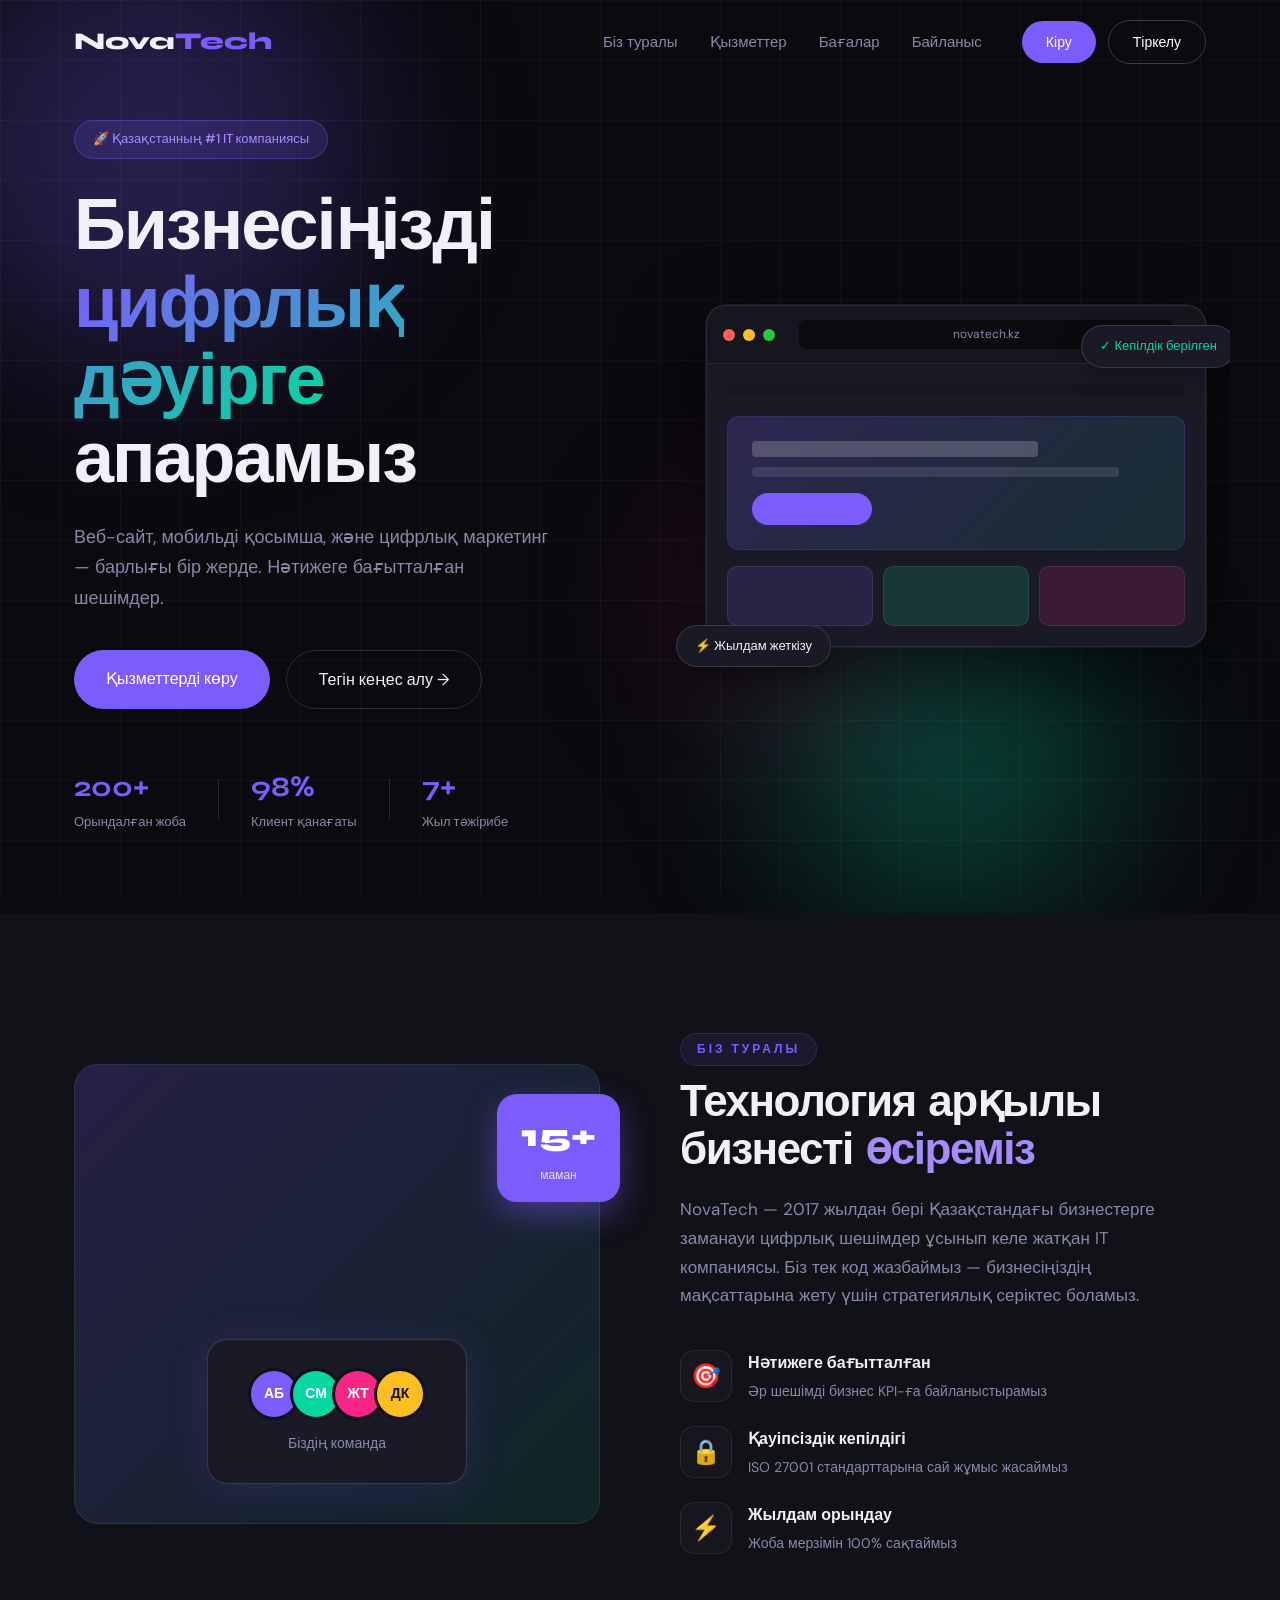
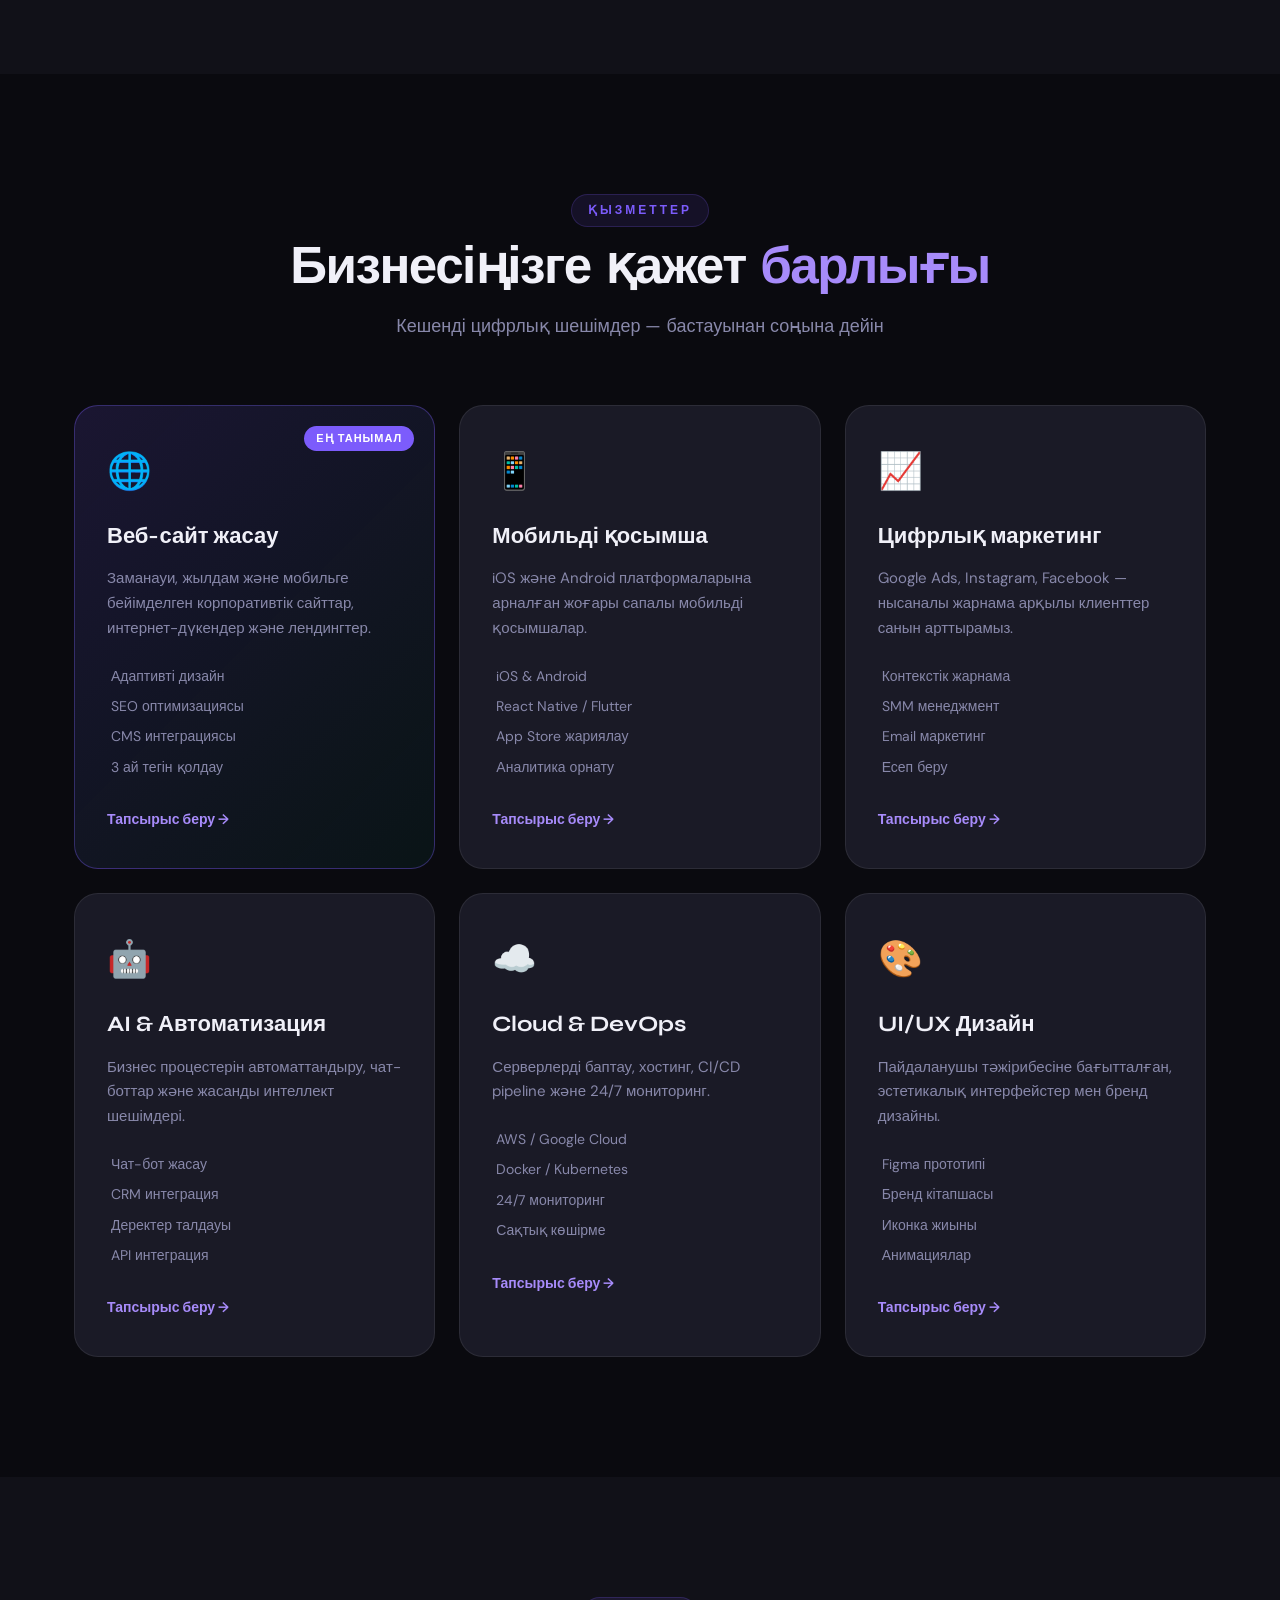
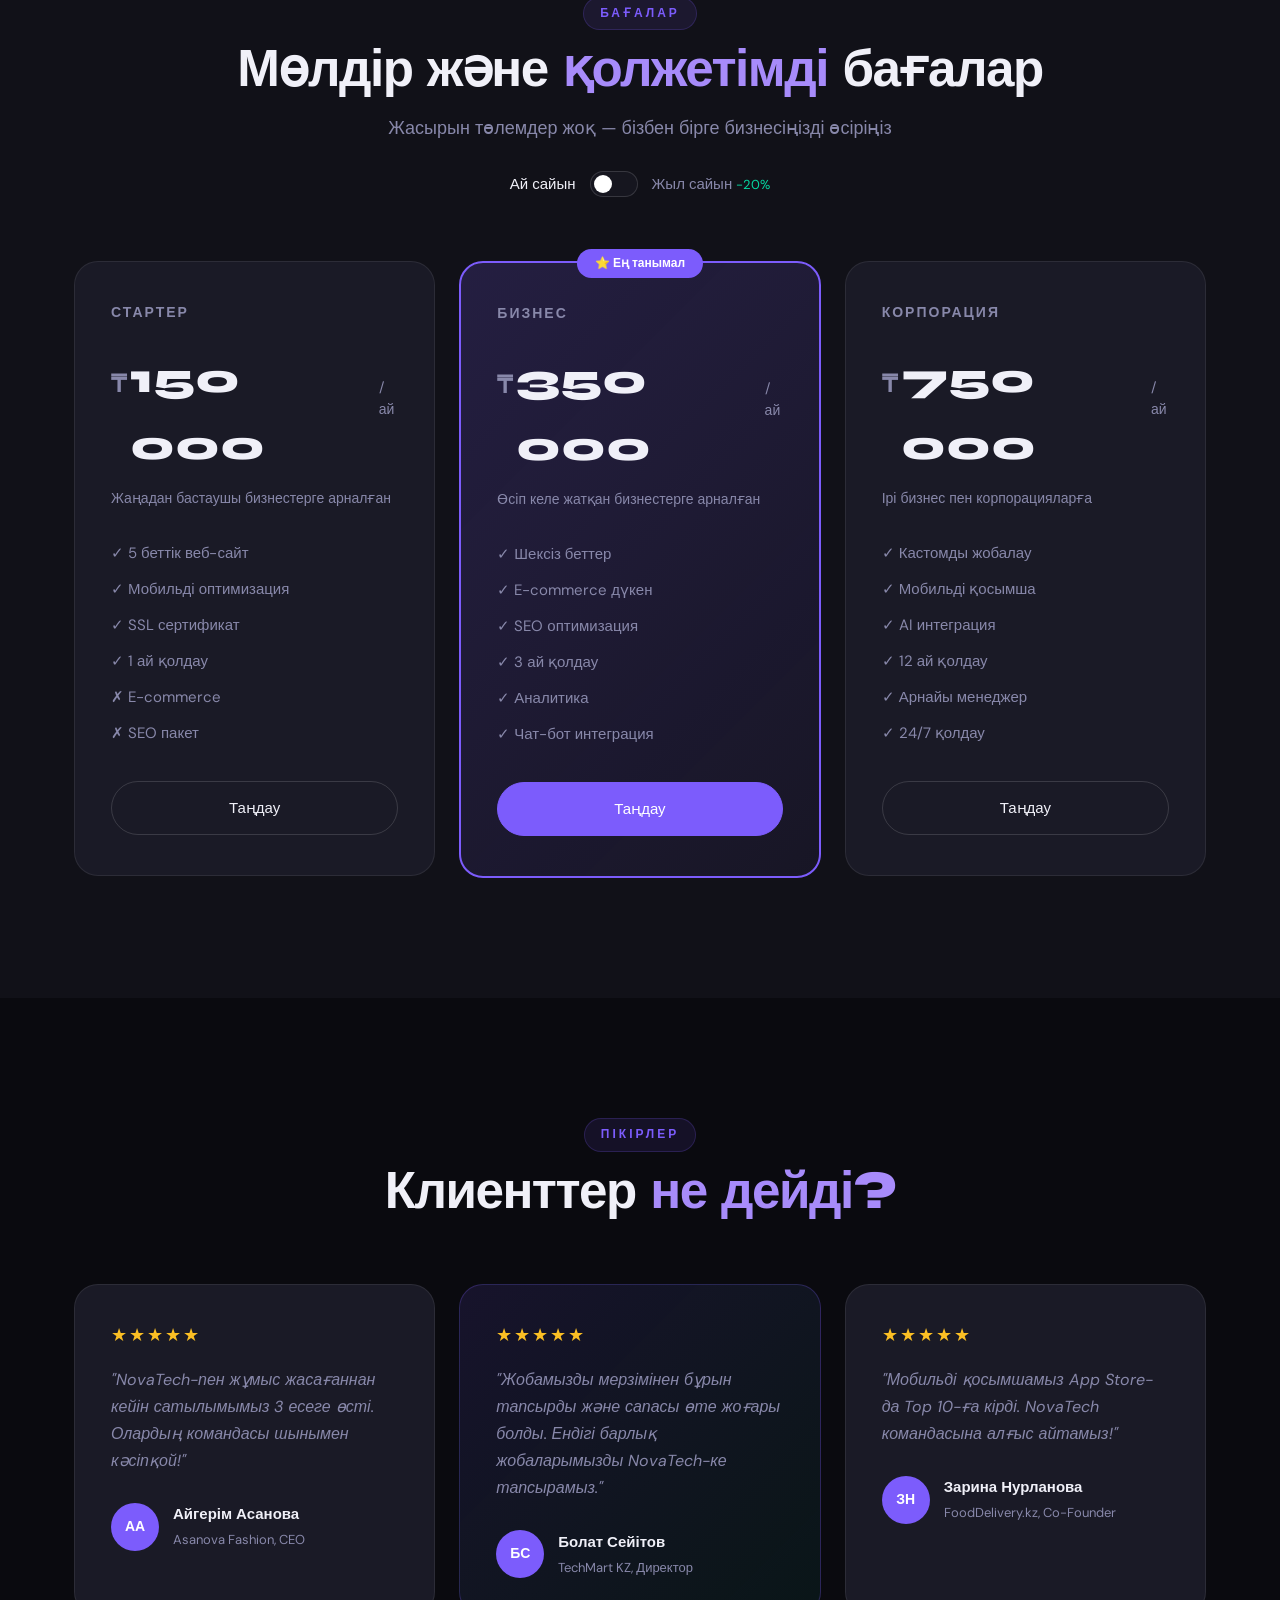
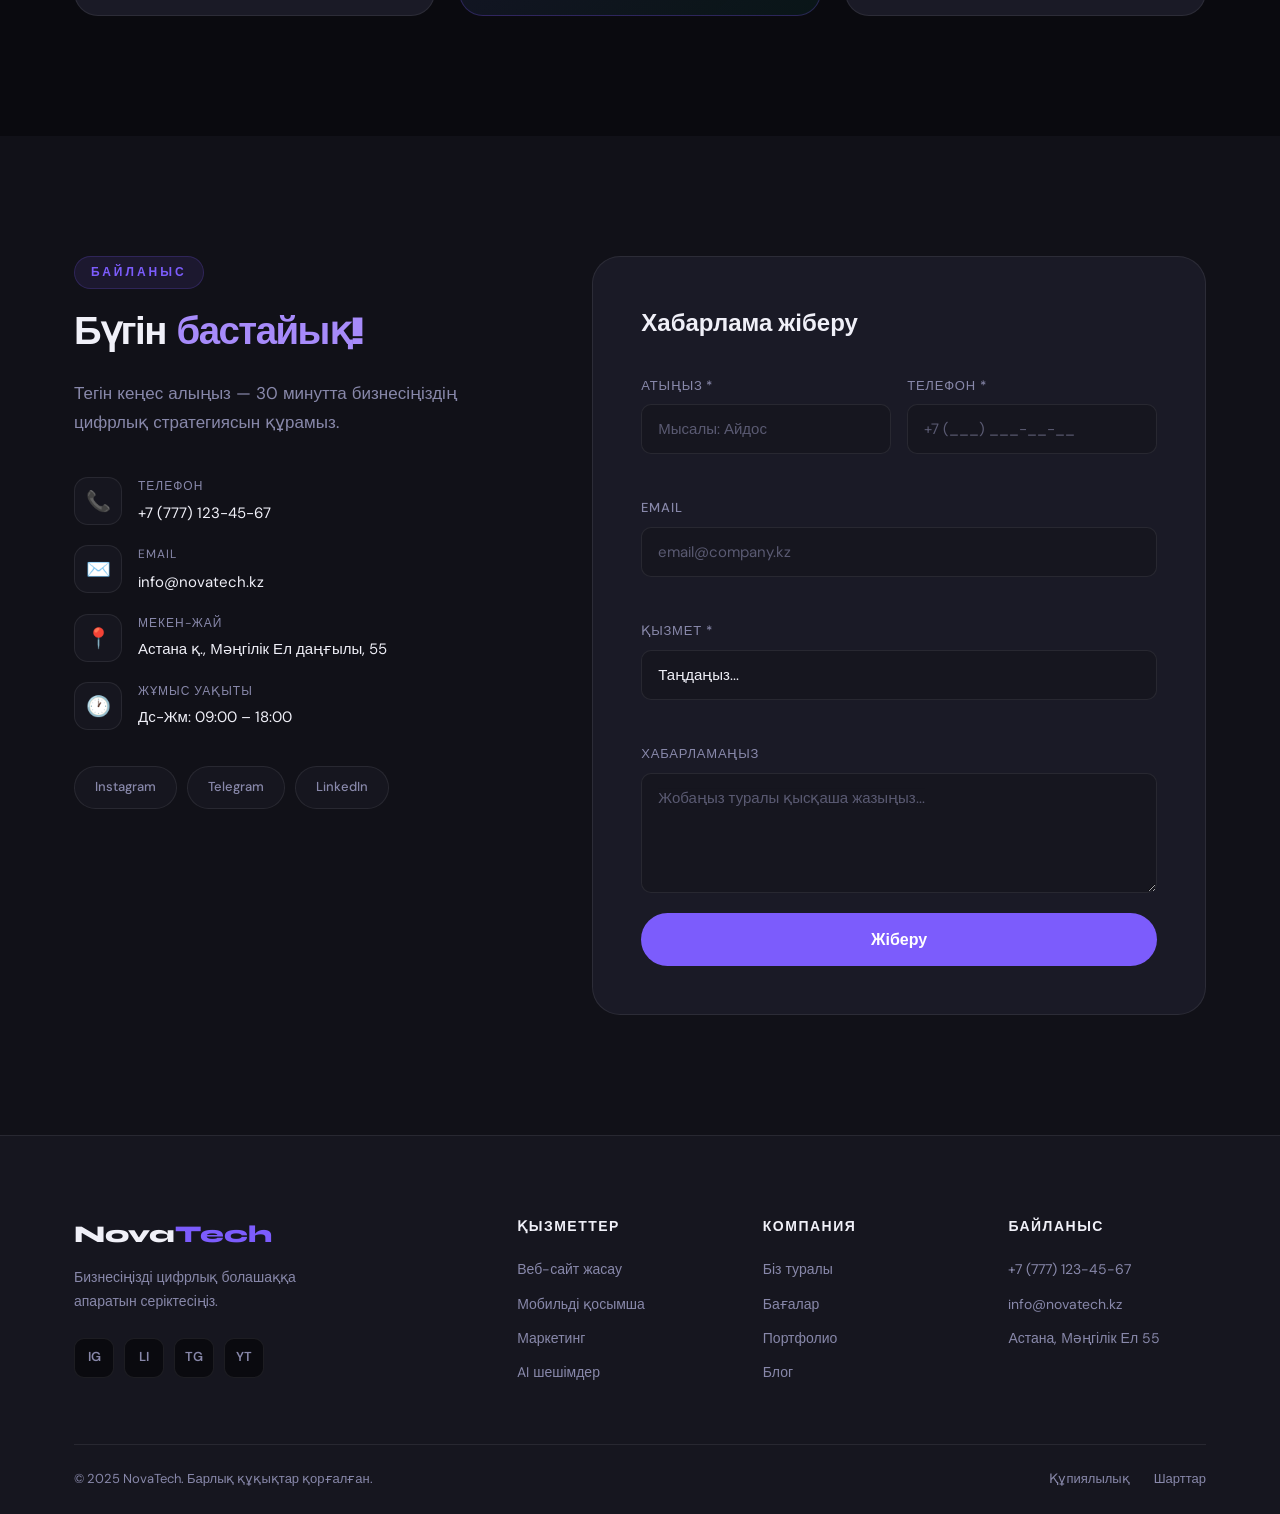
==== commit f498e40c: "Add user authentication section to index.html" ====
--- a/index.html
+++ b/index.html
@@ -20,7 +20,17 @@
       <li><a href="#pricing">Бағалар</a></li>
       <li><a href="#contact">Байланыс</a></li>
     </ul>
-    <a href="#contact" class="btn-nav">Байланысу</a>
+    
+    <!-- АВТОРИЗАЦИЯ БӨЛІМІ -->
+    <div id="userSection" style="display: flex; gap: 12px; align-items: center;">
+      <a href="auth.html" id="loginBtn" class="btn-nav">Кіру</a>
+      <a href="register.html" id="registerBtn" class="btn-nav" style="background: transparent; border: 1px solid rgba(255,255,255,0.2);">Тіркелу</a>
+      <div id="userMenu" style="display: none; gap: 12px; align-items: center;">
+        <span id="userNameDisplay" style="color: #a78bfa; font-weight: 500;"></span>
+        <button id="logoutBtn" class="btn-nav" style="background: transparent; border: 1px solid rgba(255,255,255,0.2); cursor: pointer;">Шығу</button>
+      </div>
+    </div>
+    
     <button class="burger" id="burger" aria-label="Мәзір">
       <span></span><span></span><span></span>
     </button>
@@ -30,6 +40,8 @@
     <a href="#services">Қызметтер</a>
     <a href="#pricing">Бағалар</a>
     <a href="#contact">Байланыс</a>
+    <a href="auth.html" id="mobileLoginBtn">Кіру</a>
+    <a href="register.html" id="mobileRegisterBtn">Тіркелу</a>
   </div>
 </nav>
 
@@ -501,5 +513,49 @@
 <button class="scroll-top" id="scrollTop" aria-label="Жоғарыға">↑</button>
 
 <script src="script.js"></script>
+
+<!-- СЕССИЯ БАСҚАРУ (АВТОРИЗАЦИЯ) -->
+<script>
+  function updateAuthUI() {
+    const isLoggedIn = localStorage.getItem('novatech_logged_in') === 'true';
+    const userData = localStorage.getItem('novatech_user');
+    
+    const loginBtn = document.getElementById('loginBtn');
+    const registerBtn = document.getElementById('registerBtn');
+    const userMenu = document.getElementById('userMenu');
+    const userNameDisplay = document.getElementById('userNameDisplay');
+    const mobileLoginBtn = document.getElementById('mobileLoginBtn');
+    const mobileRegisterBtn = document.getElementById('mobileRegisterBtn');
+    
+    if (isLoggedIn && userData) {
+      const user = JSON.parse(userData);
+      if (loginBtn) loginBtn.style.display = 'none';
+      if (registerBtn) registerBtn.style.display = 'none';
+      if (userMenu) userMenu.style.display = 'flex';
+      if (userNameDisplay) userNameDisplay.textContent = user.username || user.email;
+      if (mobileLoginBtn) mobileLoginBtn.style.display = 'none';
+      if (mobileRegisterBtn) mobileRegisterBtn.style.display = 'none';
+    } else {
+      if (loginBtn) loginBtn.style.display = 'inline-block';
+      if (registerBtn) registerBtn.style.display = 'inline-block';
+      if (userMenu) userMenu.style.display = 'none';
+      if (mobileLoginBtn) mobileLoginBtn.style.display = 'block';
+      if (mobileRegisterBtn) mobileRegisterBtn.style.display = 'block';
+    }
+  }
+  
+  function logout() {
+    localStorage.removeItem('novatech_logged_in');
+    localStorage.removeItem('novatech_user');
+    window.location.reload();
+  }
+  
+  document.addEventListener('DOMContentLoaded', () => {
+    updateAuthUI();
+    const logoutBtn = document.getElementById('logoutBtn');
+    if (logoutBtn) logoutBtn.addEventListener('click', logout);
+  });
+</script>
+
 </body>
-</html>+</html>
